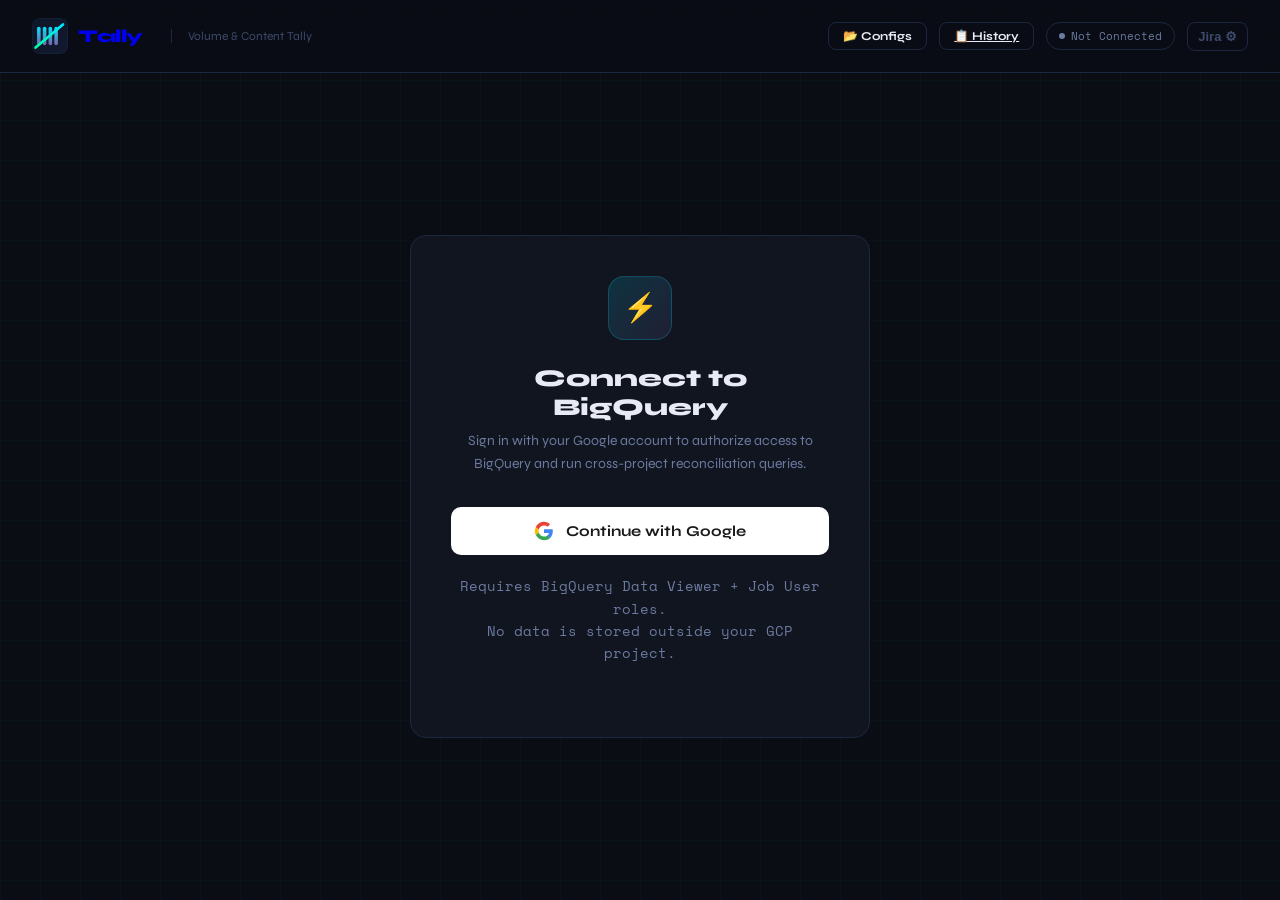
==== data-recs-2.0/data-recs.html @ 4c0e8b57 "Initial commit" ====
<!DOCTYPE html>
<html lang="en">
<head>
  <meta charset="UTF-8"/>
  <meta name="viewport" content="width=device-width, initial-scale=1.0"/>
  <title>Tally — Volume &amp; Content Tally</title>
  <link rel="stylesheet" href="src/styles.css"/>
  <link href="https://fonts.googleapis.com/css2?family=Space+Mono:ital,wght@0,400;0,700;1,400&family=Syne:wght@400;600;700;800&display=swap" rel="stylesheet"/>
</head>
<body>

  <!-- HEADER -->
  <header>
    <div class="logo">
      <a href="index.html" style="display:flex;align-items:center;gap:10px;text-decoration:none;">
        <img src="src/logo.svg" alt="Tally" style="width:36px;height:36px;border-radius:8px;display:block;flex-shrink:0;">
        <div class="logo-text">Tally</div>
      </a>
      <div style="margin-left:16px; font-size:12px; color:var(--text-muted); border-left:1px solid var(--border); padding-left:16px;">Volume &amp; Content Tally</div>
    </div>
    <div class="header-right">
      <button onclick="openConfigManager()" class="btn btn-secondary btn-sm">📂 Configs</button>
      <a href="history.html" class="btn btn-secondary btn-sm">📋 History</a>
      <div class="status-pill" id="conn-status">
        <div class="dot"></div> Not Connected
      </div>

      <!-- Jira notification bell -->
      <button id="jira-bell-btn" onclick="openBell()"
        style="display:none;position:relative;background:none;border:1px solid var(--border);border-radius:8px;padding:6px 10px;cursor:pointer;color:var(--text-muted);font-size:16px;align-items:center;gap:6px;">
        🎫
        <span id="jira-bell-badge"
          style="display:none;position:absolute;top:-6px;right:-6px;background:var(--accent3);color:#fff;font-size:9px;font-weight:700;width:16px;height:16px;border-radius:50%;align-items:center;justify-content:center;">
          !
        </span>
      </button>

      <!-- Jira config button -->
      <button onclick="openJiraConfig()"
        style="background:none;border:1px solid var(--border);border-radius:8px;padding:6px 10px;cursor:pointer;color:var(--text-muted);font-size:13px;font-weight:600;">
        Jira ⚙
      </button>

      <div class="user-badge" id="user-badge" style="display:none">
        <div class="user-avatar" id="user-initials">?</div>
        <span id="user-name-display"></span>
        <button class="btn btn-sm btn-danger" onclick="signOut()">Sign Out</button>
      </div>
    </div>
  </header>

  <!-- ── JIRA CONFIG MODAL ──────────────────────────────────── -->
  <!-- ── CONFIG MANAGER MODAL ──────────────────────────────── -->
  <div id="config-manager-modal"
    style="display:none;position:fixed;inset:0;z-index:1000;background:rgba(0,0,0,.7);backdrop-filter:blur(4px);align-items:center;justify-content:center;padding:20px;">
    <div style="background:var(--surface);border:1px solid var(--border);border-radius:16px;width:100%;max-width:560px;padding:32px;animation:fadeIn .2s ease;max-height:85vh;display:flex;flex-direction:column;">
      <div style="display:flex;align-items:center;justify-content:space-between;margin-bottom:24px;">
        <div>
          <div style="font-size:18px;font-weight:800;color:var(--text);">📂 Saved Configs</div>
          <div style="font-size:12px;color:var(--text-muted);margin-top:3px;">Save and load reconciliation configurations</div>
        </div>
        <button class="btn btn-sm btn-secondary" onclick="closeConfigManager()">✕</button>
      </div>

      <!-- Saved config list -->
      <div id="config-list-wrap" style="flex:1;overflow-y:auto;margin-bottom:20px;"></div>

      <!-- Save current -->
      <div style="border-top:1px solid var(--border);padding-top:20px;">
        <div style="font-size:12px;font-weight:700;color:var(--text-muted);letter-spacing:1px;text-transform:uppercase;margin-bottom:10px;">Save Current Config</div>
        <div style="display:flex;gap:10px;">
          <input type="text" id="config-save-name" placeholder="e.g. CRM vs Finance Q1" style="flex:1;"/>
          <button class="btn btn-primary btn-sm" onclick="saveConfig(document.getElementById('config-save-name').value); document.getElementById('config-save-name').value='';">Save</button>
        </div>
      </div>
    </div>
  </div>

  <div id="jira-config-modal"
    style="display:none;position:fixed;inset:0;z-index:1000;background:rgba(0,0,0,.7);backdrop-filter:blur(4px);align-items:center;justify-content:center;padding:20px;">
    <div style="background:var(--surface);border:1px solid var(--border);border-radius:16px;width:100%;max-width:520px;padding:32px;animation:fadeIn .2s ease;">
      <div style="display:flex;align-items:center;justify-content:space-between;margin-bottom:24px;">
        <div>
          <div style="font-size:18px;font-weight:800;color:var(--text);">🎫 Jira Configuration</div>
          <div style="font-size:12px;color:var(--text-muted);margin-top:3px;">Connect Tally to your Jira Cloud workspace</div>
        </div>
        <button class="btn btn-sm btn-secondary" onclick="closeJiraConfig()">✕</button>
      </div>

      <!-- Setup guide -->
      <div class="alert alert-info" style="font-size:12px;line-height:1.8;margin-bottom:20px;">
        <strong>Setup (5 minutes):</strong><br/>
        1. Go to <strong>atlassian.com/software/jira</strong> → Start free<br/>
        2. Create a project — note the <strong>Project Key</strong> (e.g. <code>TALLY</code>)<br/>
        3. Generate an API token at <strong>id.atlassian.com → Security → API tokens</strong><br/>
        4. Paste your workspace domain, email, token, and project key below
      </div>

      <div class="form-group">
        <label>Workspace Domain</label>
        <input type="text" id="jira-domain" placeholder="yourorg.atlassian.net" style="font-family:var(--mono);font-size:13px;"/>
        <div style="font-size:11px;color:var(--text-muted);margin-top:3px;">Do not include https://</div>
      </div>
      <div class="form-group">
        <label>Atlassian Email</label>
        <input type="email" id="jira-email" placeholder="you@company.com"/>
      </div>
      <div class="form-group">
        <label>API Token</label>
        <input type="password" id="jira-api-token" placeholder="Paste your API token"/>
        <div style="font-size:11px;color:var(--text-muted);margin-top:3px;">Generated at id.atlassian.com → Security → API tokens</div>
      </div>
      <div class="form-group">
        <label>Project Key</label>
        <input type="text" id="jira-project-key" placeholder="e.g. TALLY" style="text-transform:uppercase;font-family:var(--mono);"/>
      </div>

      <div id="jira-test-result" style="font-size:12px;min-height:18px;margin-bottom:12px;"></div>

      <div class="btn-row">
        <button class="btn btn-primary" onclick="saveJiraConfig()">Save Configuration</button>
        <button id="btn-jira-test" class="btn btn-secondary" onclick="testJiraConnection()">Test Connection</button>
        <button class="btn btn-secondary" onclick="closeJiraConfig()">Cancel</button>
      </div>
    </div>
  </div>

  <!-- ── JIRA NOTIFICATION PANEL ────────────────────────────── -->
  <div id="jira-notif-panel"
    style="display:none;position:fixed;inset:0;z-index:999;background:rgba(0,0,0,.6);backdrop-filter:blur(4px);align-items:flex-end;justify-content:center;padding:20px;">
    <div style="background:var(--surface);border:1px solid var(--border);border-top:2px solid var(--accent);border-radius:16px;width:100%;max-width:580px;padding:28px;animation:fadeIn .25s ease;max-height:80vh;overflow-y:auto;">
      <div id="jira-notif-content"></div>
    </div>
  </div>

  <!-- AUTH SCREEN -->
  <div id="auth-screen">
    <div class="auth-card">
      <div class="auth-icon">⚡</div>
      <h2>Connect to BigQuery</h2>
      <p>Sign in with your Google account to authorize access to BigQuery and run cross-project reconciliation queries.</p>
      <button class="btn-google" onclick="handleGoogleSignIn()">
        <svg class="google-logo" viewBox="0 0 24 24">
          <path fill="#4285F4" d="M22.56 12.25c0-.78-.07-1.53-.2-2.25H12v4.26h5.92c-.26 1.37-1.04 2.53-2.21 3.31v2.77h3.57c2.08-1.92 3.28-4.74 3.28-8.09z"/>
          <path fill="#34A853" d="M12 23c2.97 0 5.46-.98 7.28-2.66l-3.57-2.77c-.98.66-2.23 1.06-3.71 1.06-2.86 0-5.29-1.93-6.16-4.53H2.18v2.84C3.99 20.53 7.7 23 12 23z"/>
          <path fill="#FBBC05" d="M5.84 14.09c-.22-.66-.35-1.36-.35-2.09s.13-1.43.35-2.09V7.07H2.18C1.43 8.55 1 10.22 1 12s.43 3.45 1.18 4.93l2.85-2.22.81-.62z"/>
          <path fill="#EA4335" d="M12 5.38c1.62 0 3.06.56 4.21 1.64l3.15-3.15C17.45 2.09 14.97 1 12 1 7.7 1 3.99 3.47 2.18 7.07l3.66 2.84c.87-2.6 3.3-4.53 6.16-4.53z"/>
        </svg>
        Continue with Google
      </button>
      <p class="auth-note">
        Requires BigQuery Data Viewer + Job User roles.<br/>
        No data is stored outside your GCP project.
      </p>
    </div>
  </div>

  <!-- MAIN APP -->
  <div id="app">

    <!-- STEP NAVIGATION -->
    <div class="steps-nav">
      <div class="step-item active" id="step-tab-1" onclick="goStep(1)">
        <div class="step-num">1</div> Configure Projects
      </div>
      <div class="step-arrow">›</div>
      <div class="step-item disabled" id="step-tab-2" onclick="goStep(2)">
        <div class="step-num">2</div> Source Query
      </div>
      <div class="step-arrow">›</div>
      <div class="step-item disabled" id="step-tab-3" onclick="goStep(3)">
        <div class="step-num">3</div> Target Query
      </div>
      <div class="step-arrow">›</div>
      <div class="step-item disabled" id="step-tab-4" onclick="goStep(4)">
        <div class="step-num">4</div> Match &amp; Reconcile
      </div>
      <div class="step-arrow">›</div>
      <div class="step-item disabled" id="step-tab-5" onclick="goStep(5)">
        <div class="step-num">5</div> Write Exceptions
      </div>
      <div class="step-arrow">›</div>
      <div class="step-item disabled" id="step-tab-6" onclick="goStep(6)">
        <div class="step-num">6</div> Summary
      </div>
    </div>

    <!-- STEP 1: CONFIGURE PROJECTS -->
    <div class="panel active" id="step-1">
      <div class="panel-header">
        <h2>Configure Source &amp; Target Systems</h2>
        <p>Choose how to load your data — upload CSV files from your laptop, or connect to BigQuery.</p>
      </div>

      <!-- ── DATA SOURCE MODE TOGGLE ── -->
      <div style="display:flex;gap:12px;margin-bottom:24px;">
        <button id="mode-btn-csv" class="btn btn-primary"
          onclick="setStep1Mode('csv')"
          style="flex:1;padding:16px;font-size:14px;border-radius:12px;display:flex;flex-direction:column;align-items:center;gap:6px;">
          <span style="font-size:28px;">📄</span>
          <span>Upload CSV Files</span>
          <span style="font-size:11px;font-weight:400;opacity:0.8;">Works offline · no BigQuery needed</span>
        </button>
        <button id="mode-btn-bq" class="btn btn-secondary"
          onclick="setStep1Mode('bq')"
          style="flex:1;padding:16px;font-size:14px;border-radius:12px;display:flex;flex-direction:column;align-items:center;gap:6px;">
          <span style="font-size:28px;">☁️</span>
          <span>Connect to BigQuery</span>
          <span style="font-size:11px;font-weight:400;opacity:0.8;">Live queries · Google OAuth required</span>
        </button>
      </div>

      <!-- ── CSV MODE ── -->
      <div id="step1-csv-section">
        <div style="display:grid;grid-template-columns:1fr 1fr;gap:20px;margin-bottom:16px;">
          <div class="card" style="border-color:rgba(0,229,255,0.3);">
            <div class="card-title">🔵 Source CSV (Project A)</div>
            <div class="form-group">
              <label>Description <span style="color:var(--text-muted)">(optional)</span></label>
              <input type="text" id="proj-a-desc" placeholder="e.g. HUB Transactions"/>
            </div>
            <div id="src-csv-upload-step1"></div>
          </div>
          <div class="card" style="border-color:rgba(179,136,255,0.3);">
            <div class="card-title">🟣 Target CSV (Project B)</div>
            <div class="form-group">
              <label>Description <span style="color:var(--text-muted)">(optional)</span></label>
              <input type="text" id="proj-b-desc" placeholder="e.g. CAMP Transactions"/>
            </div>
            <div id="tgt-csv-upload-step1"></div>
          </div>
        </div>
        <div class="alert alert-info" style="font-size:12px;">
          ℹ️ CSV headers must include the columns you want to match on (e.g. <code>transaction_id</code>).
          After uploading, select your match key columns in Steps 2 &amp; 3.
        </div>
        <div id="csv-step1-status" style="margin-bottom:8px;"></div>
      </div>

      <!-- ── BIGQUERY MODE ── -->
      <div id="step1-bq-section" style="display:none;">
        <div class="alert alert-info">
          ℹ️ BigQuery queries run via REST API using your OAuth token. Your credentials never leave your environment.
        </div>
      <div style="display:grid; grid-template-columns:1fr 1fr; gap:20px;">

        <!-- ── SOURCE (Project A) ── -->
        <div class="card">
          <div class="card-title">🔵 Source System (Project A)</div>
          <div class="form-group">
            <label>Source System Type</label>
            <select id="proj-a-type" onchange="onTypeChange('src')">
              <option value="bigquery">BigQuery</option>
              <option value="starburst">Starburst / Trino</option>
              <option value="oracle">Oracle</option>
              <option value="hive">Hive / Hadoop</option>
            </select>
          </div>

          <!-- BigQuery-specific fields -->
          <div id="proj-a-bq-fields">
            <div class="form-group">
              <label>GCP Project ID</label>
              <input type="text" id="proj-a-id" placeholder="my-project-123" oninput="validateStep1()"/>
            </div>
          </div>

          <!-- Starburst-specific fields -->
          <div id="proj-a-sb-fields" style="display:none;">
            <div style="padding:10px 12px;background:rgba(0,229,255,0.05);border:1px solid rgba(0,229,255,0.2);border-radius:8px;margin-bottom:14px;">
              <div style="font-size:11px;font-weight:700;letter-spacing:1px;text-transform:uppercase;color:var(--cyan);margin-bottom:6px;">Starburst Connection</div>
              <div class="form-group" style="margin-bottom:10px;">
                <label>Host &amp; Port</label>
                <input type="text" id="proj-a-sb-host" placeholder="starburst.internal.hsbc.com:8080" oninput="validateStep1()" style="font-family:var(--mono);font-size:12px;"/>
              </div>
              <div class="form-group" style="margin-bottom:10px;">
                <label>Catalog <span style="color:var(--text-muted);font-size:11px;">— e.g. mainframe, oracle, hive</span></label>
                <input type="text" id="proj-a-sb-catalog" placeholder="mainframe" oninput="validateStep1()" style="font-family:var(--mono);font-size:12px;"/>
              </div>
              <div class="form-group" style="margin-bottom:10px;">
                <label>Username</label>
                <input type="text" id="proj-a-sb-username" placeholder="service_account"/>
              </div>
              <div class="form-group" style="margin-bottom:0;">
                <label>Bearer Token <span style="color:var(--text-muted);font-size:11px;">(optional — if auth enabled)</span></label>
                <input type="password" id="proj-a-sb-token" placeholder="JWT bearer token"/>
              </div>
            </div>
          </div>

          <div class="form-group">
            <label>Schema / Dataset</label>
            <input type="text" id="proj-a-dataset" placeholder="my_dataset" oninput="validateStep1()"/>
          </div>
          <div class="form-group">
            <label>Table Name</label>
            <input type="text" id="proj-a-table" placeholder="source_table" oninput="validateStep1()"/>
          </div>
          <div class="form-group">
            <label>Description <span style="color:var(--text-muted)">(optional)</span></label>
            <input type="text" id="proj-a-desc" placeholder="e.g. CRM transactions"/>
          </div>
          <div id="proj-a-loc-field" class="form-group">
            <label>Dataset Location <span style="color:var(--text-muted)">(BigQuery only)</span></label>
            <input type="text" id="proj-a-location" placeholder="e.g. EU, US, europe-west2"/>
          </div>
          <div class="btn-row" style="margin-top:4px;">
            <button class="btn btn-sm btn-secondary" onclick="testConnection('src')">⚡ Test Connection</button>
          </div>
          <div id="src-conn-result" style="margin-top:8px;font-size:12px;"></div>
        </div>

        <!-- ── TARGET (Project B) ── -->
        <div class="card">
          <div class="card-title">🟣 Target System (Project B)</div>
          <div class="form-group">
            <label>Target System Type</label>
            <select id="proj-b-type" onchange="onTypeChange('tgt')">
              <option value="bigquery">BigQuery</option>
              <option value="starburst">Starburst / Trino</option>
              <option value="oracle">Oracle</option>
              <option value="hive">Hive / Hadoop</option>
            </select>
          </div>

          <!-- BigQuery-specific fields -->
          <div id="proj-b-bq-fields">
            <div class="form-group">
              <label>GCP Project ID</label>
              <input type="text" id="proj-b-id" placeholder="another-project-456" oninput="validateStep1()"/>
            </div>
          </div>

          <!-- Starburst-specific fields -->
          <div id="proj-b-sb-fields" style="display:none;">
            <div style="padding:10px 12px;background:rgba(179,136,255,0.05);border:1px solid rgba(179,136,255,0.2);border-radius:8px;margin-bottom:14px;">
              <div style="font-size:11px;font-weight:700;letter-spacing:1px;text-transform:uppercase;color:var(--accent2);margin-bottom:6px;">Starburst Connection</div>
              <div class="form-group" style="margin-bottom:10px;">
                <label>Host &amp; Port</label>
                <input type="text" id="proj-b-sb-host" placeholder="starburst.internal.hsbc.com:8080" oninput="validateStep1()" style="font-family:var(--mono);font-size:12px;"/>
              </div>
              <div class="form-group" style="margin-bottom:10px;">
                <label>Catalog <span style="color:var(--text-muted);font-size:11px;">— e.g. mainframe, oracle, hive</span></label>
                <input type="text" id="proj-b-sb-catalog" placeholder="mainframe" oninput="validateStep1()" style="font-family:var(--mono);font-size:12px;"/>
              </div>
              <div class="form-group" style="margin-bottom:10px;">
                <label>Username</label>
                <input type="text" id="proj-b-sb-username" placeholder="service_account"/>
              </div>
              <div class="form-group" style="margin-bottom:0;">
                <label>Bearer Token <span style="color:var(--text-muted);font-size:11px;">(optional — if auth enabled)</span></label>
                <input type="password" id="proj-b-sb-token" placeholder="JWT bearer token"/>
              </div>
            </div>
          </div>

          <div class="form-group">
            <label>Schema / Dataset</label>
            <input type="text" id="proj-b-dataset" placeholder="another_dataset" oninput="validateStep1()"/>
          </div>
          <div class="form-group">
            <label>Table Name</label>
            <input type="text" id="proj-b-table" placeholder="target_table" oninput="validateStep1()"/>
          </div>
          <div class="form-group">
            <label>Description <span style="color:var(--text-muted)">(optional)</span></label>
            <input type="text" id="proj-b-desc" placeholder="e.g. Finance ledger"/>
          </div>
          <div id="proj-b-loc-field" class="form-group">
            <label>Dataset Location <span style="color:var(--text-muted)">(BigQuery only)</span></label>
            <input type="text" id="proj-b-location" placeholder="e.g. EU, US, europe-west2"/>
          </div>
          <div class="btn-row" style="margin-top:4px;">
            <button class="btn btn-sm btn-secondary" onclick="testConnection('tgt')">⚡ Test Connection</button>
          </div>
          <div id="tgt-conn-result" style="margin-top:8px;font-size:12px;"></div>
        </div>

      </div>

      <!-- PROJECT C — PRIVACY ZONE -->
      <div class="card" style="margin-top:20px; border-color:var(--accent2);">
        <div class="card-title">🔒 Reconciliation Project (Project C) — Privacy Zone &nbsp;<span class="lang-badge" style="font-size:11px;">GCP BigQuery only</span></div>
        <div class="alert alert-info" style="font-size:12px; margin-bottom:12px;">
          Project C is always <strong>Google BigQuery</strong>. It only receives <strong>hashed keys + amounts</strong>. Real keys never leave Projects A &amp; B. The salt never leaves your browser.
        </div>
        <div style="display:grid; grid-template-columns:1fr 1fr 1fr; gap:20px;">
          <div class="form-group">
            <label>GCP Project ID</label>
            <input type="text" id="proj-c-id" placeholder="neutral-project-789" oninput="validateStep1()"/>
          </div>
          <div class="form-group">
            <label>Dataset</label>
            <input type="text" id="proj-c-dataset" placeholder="rec_staging" oninput="validateStep1()"/>
          </div>
          <div class="form-group">
            <label>Location</label>
            <input type="text" id="proj-c-location" placeholder="US"/>
          </div>
        </div>
        <div class="form-group" style="max-width:420px;">
          <label>Secret Salt &nbsp;<span style="color:var(--accent3); font-size:11px;">⚠️ Never sent to any GCP project — stays in browser only</span></label>
          <input type="password" id="secret-salt" placeholder="Enter a secret passphrase" oninput="validateStep1(); updateHashPreviews()"/>
        </div>
      </div>
      </div><!-- /step1-bq-section -->

      <div class="btn-row">
        <button class="btn btn-primary" id="btn-step1-next" onclick="goStep(2)" disabled>
          Next: Configure Source Query →
        </button>
      </div>
    </div>

    <!-- STEP 2: SOURCE QUERY -->
    <div class="panel" id="step-2">
      <div class="panel-header">
        <h2>Source Query <span class="tag tag-blue" id="src-proj-label" style="font-size:12px;vertical-align:middle;"></span></h2>
        <p>Write a query to pull data from Project A. This will be your left-hand dataset.</p>
      </div>
      <!-- FILTER BUILDER -->
      <div class="card">
        <div class="card-title">🔍 Filter Builder <span style="font-size:11px;color:var(--text-muted);font-weight:400;">— filters are injected into the query automatically</span></div>
        <div id="src-filters-list"></div>
        <div class="btn-row" style="margin-top:8px;">
          <button class="btn btn-sm btn-secondary" onclick="addFilter('src')">+ Add Filter</button>
          <button class="btn btn-sm btn-secondary" onclick="clearFilters('src')">Clear All</button>
        </div>
      </div>

      <div class="card">
        <div style="display:flex;align-items:center;justify-content:space-between;margin-bottom:14px;">
          <div class="card-title" style="margin-bottom:0;">SQL Query — Source</div>
          <div style="display:flex;gap:6px;">
            <button id="src-mode-bq"  class="btn btn-sm btn-primary"   onclick="setDataMode('src','bq')">☁️ BigQuery</button>
            <button id="src-mode-csv" class="btn btn-sm btn-secondary" onclick="setDataMode('src','csv')">📄 CSV File</button>
          </div>
        </div>
        <div id="src-bq-section">
          <div class="query-editor-wrap">
            <div class="query-toolbar">
              <div class="query-toolbar-left">
                <span class="lang-badge">BigQuery SQL</span>
                <span class="lang-badge dim" id="src-bq-ref"></span>
              </div>
              <button class="btn btn-sm btn-secondary" onclick="insertTemplate('src')">Insert Template</button>
            </div>
            <textarea class="code" id="src-query" spellcheck="false" placeholder="SELECT * FROM `project.dataset.table` LIMIT 1000"></textarea>
          </div>
        </div>
        <div id="src-csv-section" style="display:none;">
          <div class="alert alert-info" style="font-size:12px;margin-bottom:12px;">
            Upload a CSV file — headers must be in the first row. The match key column will be auto-detected from the headers.
          </div>
          <div id="src-csv-upload"></div>
        </div>
      </div>
      <div class="card" style="border-color:var(--accent2);">
        <div class="card-title">🔑 Key &amp; Content Column Config
          <button class="btn btn-sm btn-secondary" style="float:right;" onclick="fetchColumns('src')">⟳ Load Columns</button>
        </div>

        <!-- PRIMARY MATCH KEY -->
        <div style="font-size:11px;font-weight:700;letter-spacing:1px;text-transform:uppercase;color:var(--text-muted);margin-bottom:10px;">Primary Match Key — Volume Reconciliation</div>
        <div class="form-group">
          <label>Match Key Column <span style="color:var(--accent3);">*</span></label>
          <select id="src-match-key" onchange="updateMatchKey('src', this.value)"
            style="background:var(--surface-2);border:1px solid var(--cyan);border-radius:6px;padding:8px 10px;color:var(--text);font-size:13px;width:100%;">
            <option value="">— click ⟳ Load Columns first —</option>
          </select>
          <div style="display:flex;align-items:center;gap:12px;margin-top:8px;">
            <label style="display:flex;align-items:center;gap:6px;font-size:12px;cursor:pointer;">
              <input type="checkbox" id="src-pk-hash" checked onchange="setPKHash('src',this.checked);updateHashPreviews()"/>
              <span>Hash this key <span style="color:var(--text-muted);">(recommended — keeps raw value out of Project C)</span></span>
            </label>
          </div>
        </div>

        <!-- CONTENT RECONCILIATION COLUMNS -->
        <div style="border-top:1px solid var(--border);margin-top:20px;padding-top:16px;">
          <div style="font-size:11px;font-weight:700;letter-spacing:1px;text-transform:uppercase;color:var(--text-muted);margin-bottom:6px;">Content Reconciliation Columns — compared on matched records</div>
          <div style="font-size:12px;color:var(--text-muted);margin-bottom:10px;line-height:1.6;">
            Select columns to compare between source and target.
            <strong style="color:var(--text);">Hash OFF</strong> (default) — actual values visible in Project C for comparison.
            <strong style="color:var(--text);">Hash ON 🔒</strong> — value protected, but mismatch still detected.
          </div>
          <div id="src-content-cols-list"></div>
          <div class="btn-row" style="margin-top:8px;">
            <button class="btn btn-sm btn-secondary" onclick="addContentCol('src')">+ Add Column</button>
            <button class="btn btn-sm btn-secondary" onclick="clearContentCols('src')">Clear All</button>
          </div>
        </div>

        <!-- NORMALISATION -->
        <div style="border-top:1px solid var(--border);margin-top:16px;padding-top:16px;">
          <label style="font-size:12px;color:var(--text-muted);display:block;margin-bottom:8px;">
            Normalisation <span style="font-size:11px;">(applied before hashing only)</span>
          </label>
          <div style="display:flex;gap:16px;align-items:center;flex-wrap:wrap;">
            <label style="display:flex;align-items:center;gap:4px;font-size:12px;"><input type="checkbox" id="src-norm-trim" checked onchange="updateHashPreviews()"/> TRIM</label>
            <label style="display:flex;align-items:center;gap:4px;font-size:12px;"><input type="checkbox" id="src-norm-upper" checked onchange="updateHashPreviews()"/> UPPER</label>
            <label style="display:flex;align-items:center;gap:4px;font-size:12px;"><input type="checkbox" id="src-norm-lpad" onchange="updateHashPreviews()"/> LPAD &nbsp;<input type="number" id="src-lpad-width" value="10" style="width:56px;" oninput="updateHashPreviews()"/></label>
          </div>
        </div>
        <div class="form-group" style="margin-top:12px;" id="src-hash-preview-wrap">
          <label>Primary Key Hash Preview</label>
          <code id="src-hash-preview" style="display:block;padding:10px;background:rgba(0,0,0,0.3);border-radius:6px;font-size:11px;color:var(--cyan);word-break:break-all;"></code>
        </div>
        <div id="src-oracle-template" style="display:none;">
          <div class="alert alert-info" style="font-size:12px;">
            <strong>Non-BigQuery source detected.</strong> Run the SQL below on your source system and load the result into <code>project-c.rec_staging.source_hashed</code>.
          </div>
          <textarea class="code" id="src-platform-sql" style="min-height:120px;" spellcheck="false" readonly></textarea>
        </div>
      </div>
      <div class="btn-row">
        <button class="btn btn-primary" onclick="goStep(3)">Next: Configure Target Query →</button>
        <button class="btn btn-secondary" onclick="goStep(1)">← Back</button>
      </div>
    </div>

    <!-- STEP 3: TARGET QUERY -->
    <div class="panel" id="step-3">
      <div class="panel-header">
        <h2>Target Query <span class="tag tag-yellow" id="tgt-proj-label" style="font-size:12px;vertical-align:middle;"></span></h2>
        <p>Write a query to pull data from Project B. This will be your right-hand dataset for reconciliation.</p>
      </div>
      <!-- FILTER BUILDER -->
      <div class="card">
        <div class="card-title">🔍 Filter Builder <span style="font-size:11px;color:var(--text-muted);font-weight:400;">— filters are injected into the query automatically</span></div>
        <div id="tgt-filters-list"></div>
        <div class="btn-row" style="margin-top:8px;">
          <button class="btn btn-sm btn-secondary" onclick="addFilter('tgt')">+ Add Filter</button>
          <button class="btn btn-sm btn-secondary" onclick="clearFilters('tgt')">Clear All</button>
        </div>
      </div>

      <div class="card">
        <div style="display:flex;align-items:center;justify-content:space-between;margin-bottom:14px;">
          <div class="card-title" style="margin-bottom:0;">SQL Query — Target</div>
          <div style="display:flex;gap:6px;">
            <button id="tgt-mode-bq"  class="btn btn-sm btn-primary"   onclick="setDataMode('tgt','bq')">☁️ BigQuery</button>
            <button id="tgt-mode-csv" class="btn btn-sm btn-secondary" onclick="setDataMode('tgt','csv')">📄 CSV File</button>
          </div>
        </div>
        <div id="tgt-bq-section">
          <div class="query-editor-wrap">
            <div class="query-toolbar">
              <div class="query-toolbar-left">
                <span class="lang-badge">BigQuery SQL</span>
                <span class="lang-badge dim" id="tgt-bq-ref"></span>
              </div>
              <button class="btn btn-sm btn-secondary" onclick="insertTemplate('tgt')">Insert Template</button>
            </div>
            <textarea class="code" id="tgt-query" spellcheck="false" placeholder="SELECT * FROM `project.dataset.table` LIMIT 1000"></textarea>
          </div>
        </div>
        <div id="tgt-csv-section" style="display:none;">
          <div class="alert alert-info" style="font-size:12px;margin-bottom:12px;">
            Upload a CSV file — headers must be in the first row. The match key column will be auto-detected from the headers.
          </div>
          <div id="tgt-csv-upload"></div>
        </div>
      </div>
      <div class="card" style="border-color:var(--accent2);">
        <div class="card-title">🔑 Key &amp; Content Column Config
          <button class="btn btn-sm btn-secondary" style="float:right;" onclick="fetchColumns('tgt')">⟳ Load Columns</button>
        </div>

        <!-- PRIMARY MATCH KEY -->
        <div style="font-size:11px;font-weight:700;letter-spacing:1px;text-transform:uppercase;color:var(--text-muted);margin-bottom:10px;">Primary Match Key — Volume Reconciliation</div>
        <div class="form-group">
          <label>Match Key Column <span style="color:var(--accent3);">*</span></label>
          <select id="tgt-match-key" onchange="updateMatchKey('tgt', this.value)"
            style="background:var(--surface-2);border:1px solid var(--cyan);border-radius:6px;padding:8px 10px;color:var(--text);font-size:13px;width:100%;">
            <option value="">— click ⟳ Load Columns first —</option>
          </select>
          <div style="display:flex;align-items:center;gap:12px;margin-top:8px;">
            <label style="display:flex;align-items:center;gap:6px;font-size:12px;cursor:pointer;">
              <input type="checkbox" id="tgt-pk-hash" checked onchange="setPKHash('tgt',this.checked);updateHashPreviews()"/>
              <span>Hash this key <span style="color:var(--text-muted);">(recommended — keeps raw value out of Project C)</span></span>
            </label>
          </div>
        </div>

        <!-- CONTENT RECONCILIATION COLUMNS -->
        <div style="border-top:1px solid var(--border);margin-top:20px;padding-top:16px;">
          <div style="font-size:11px;font-weight:700;letter-spacing:1px;text-transform:uppercase;color:var(--text-muted);margin-bottom:6px;">Content Reconciliation Columns — compared on matched records</div>
          <div style="font-size:12px;color:var(--text-muted);margin-bottom:10px;line-height:1.6;">
            These columns are mapped to source columns by position (1st source col ↔ 1st target col, etc.).
          </div>
          <div id="tgt-content-cols-list"></div>
          <div class="btn-row" style="margin-top:8px;">
            <button class="btn btn-sm btn-secondary" onclick="addContentCol('tgt')">+ Add Column</button>
            <button class="btn btn-sm btn-secondary" onclick="clearContentCols('tgt')">Clear All</button>
          </div>
        </div>

        <!-- NORMALISATION -->
        <div style="border-top:1px solid var(--border);margin-top:16px;padding-top:16px;">
          <label style="font-size:12px;color:var(--text-muted);display:block;margin-bottom:8px;">
            Normalisation <span style="font-size:11px;">(applied before hashing only)</span>
          </label>
          <div style="display:flex;gap:16px;align-items:center;flex-wrap:wrap;">
            <label style="display:flex;align-items:center;gap:4px;font-size:12px;"><input type="checkbox" id="tgt-norm-trim" checked onchange="updateHashPreviews()"/> TRIM</label>
            <label style="display:flex;align-items:center;gap:4px;font-size:12px;"><input type="checkbox" id="tgt-norm-upper" checked onchange="updateHashPreviews()"/> UPPER</label>
            <label style="display:flex;align-items:center;gap:4px;font-size:12px;"><input type="checkbox" id="tgt-norm-lpad" onchange="updateHashPreviews()"/> LPAD &nbsp;<input type="number" id="tgt-lpad-width" value="10" style="width:56px;" oninput="updateHashPreviews()"/></label>
          </div>
        </div>
        <div class="form-group" style="margin-top:12px;">
          <label>Primary Key Hash Preview</label>
          <code id="tgt-hash-preview" style="display:block;padding:10px;background:rgba(0,0,0,0.3);border-radius:6px;font-size:11px;color:var(--cyan);word-break:break-all;"></code>
        </div>
        <div id="tgt-oracle-template" style="display:none;">
          <div class="alert alert-info" style="font-size:12px;">
            <strong>Non-BigQuery target detected.</strong> Run the SQL below on your target system and load the result into <code>project-c.rec_staging.target_hashed</code>.
          </div>
          <textarea class="code" id="tgt-platform-sql" style="min-height:120px;" spellcheck="false" readonly></textarea>
        </div>
      </div>
      <div class="btn-row">
        <button class="btn btn-primary" onclick="goStep(4)">Next: Configure Reconciliation →</button>
        <button class="btn btn-secondary" onclick="goStep(2)">← Back</button>
      </div>
    </div>

    <!-- STEP 4: RECONCILE -->
    <div class="panel" id="step-4">
      <div class="panel-header">
        <h2>Volume &amp; Content Reconciliation</h2>
        <p>Configure the match key join, then run volume reconciliation followed by content column comparison on matched records.</p>
      </div>
      <div class="card">
        <div class="card-title">Join Configuration</div>
        <div class="form-row">
          <div class="form-group">
            <label>Join Type</label>
            <select id="join-type" onchange="buildRecQuery()">
              <option value="FULL OUTER JOIN">Full Outer Join (show all unmatched)</option>
              <option value="INNER JOIN">Inner Join (matched only)</option>
              <option value="LEFT JOIN">Left Join (all source + matched target)</option>
              <option value="RIGHT JOIN">Right Join (matched source + all target)</option>
            </select>
          </div>
          <div class="form-group">
            <label>Match Key Column (Source)</label>
            <input type="text" id="join-key-src" placeholder="e.g. transaction_id" oninput="buildRecQuery()"/>
          </div>
        </div>
        <div class="form-row">
          <div class="form-group">
            <label>Match Key Column (Target)</label>
            <input type="text" id="join-key-tgt" placeholder="e.g. txn_id" oninput="buildRecQuery()"/>
          </div>
          <div class="form-group">
            <label>Amount/Value Column (for variance)</label>
            <input type="text" id="amount-col" placeholder="e.g. amount" oninput="buildRecQuery()"/>
          </div>
        </div>
        <div class="form-group">
          <label>Additional Match Columns <span style="color:var(--text-muted)">(comma-separated, optional)</span></label>
          <input type="text" id="extra-cols" placeholder="e.g. currency, status" oninput="buildRecQuery()"/>
        </div>
      </div>
      <div class="card">
        <div class="card-title">Generated Reconciliation Query</div>
        <div class="alert alert-info" style="font-size:12px;margin-bottom:12px;">
          This query runs in <strong>Project A</strong> but references <strong>Project B</strong> using fully-qualified table names — standard BigQuery cross-project syntax.
        </div>
        <div class="query-editor-wrap">
          <div class="query-toolbar">
            <span class="lang-badge">BigQuery SQL — Cross-Project</span>
            <button class="btn btn-sm btn-secondary" onclick="copyRecQuery()">Copy SQL</button>
          </div>
          <textarea class="code purple" id="rec-query" style="min-height:200px;" spellcheck="false" readonly></textarea>
        </div>
        <div class="btn-row" style="margin-top:16px;">
          <button class="btn btn-primary" onclick="runReconciliation()">▶ Run Reconciliation</button>
          <button class="btn btn-secondary" onclick="goStep(3)">← Back</button>
        </div>
      </div>
      <!-- Banner injected by jira.js when an exclusion is applied -->
      <div id="jira-rerun-banner" style="display:none;"></div>

      <div id="rec-result-wrap" style="display:none;">
        <div class="card">
          <div class="card-title">📊 Volume &amp; Content Reconciliation Results</div>
          <div id="rec-result-body"></div>
          <div class="btn-row" style="margin-top:16px">
            <button class="btn btn-primary" onclick="goStep(5)">Write Exceptions → Step 5</button>
          </div>
        </div>
      </div>

      <!-- Content reconciliation results — shown below volume results -->
      <div id="content-rec-result-wrap" style="display:none;margin-top:16px;">
        <div class="card" style="border-color:rgba(0,229,255,0.2);">
          <div class="card-title">📋 Content Reconciliation Results</div>
          <div id="content-rec-result-body"></div>
        </div>
      </div>

      <!-- Save config — always visible in Step 4 -->
      <div style="margin-top:16px;padding:20px 24px;background:var(--surface);border:1px solid var(--border);border-radius:12px;">
        <div style="font-size:12px;font-weight:700;color:var(--text-muted);letter-spacing:1px;text-transform:uppercase;margin-bottom:8px;">💾 Save / Overwrite Config</div>
        <div style="font-size:12px;color:var(--text-muted);margin-bottom:12px;">Saves all project settings, queries, and any agent exclusions. Use the same name to overwrite an existing config.</div>
        <div style="display:flex;gap:10px;">
          <input type="text" id="step4-config-name" placeholder="e.g. CRM vs Finance Q1" style="flex:1;"/>
          <button class="btn btn-primary btn-sm" onclick="saveConfig(document.getElementById('step4-config-name').value); document.getElementById('step4-config-name').value='';">Save</button>
        </div>
      </div>
    </div>

    <!-- STEP 5: WRITE EXCEPTIONS -->
    <div class="panel" id="step-5">
      <div class="panel-header">
        <h2>Write Exceptions to Project A</h2>
        <p>Join unmatched source records from Project C back to Project A and write them to an exceptions table.</p>
      </div>

      <div class="alert alert-info">
        ℹ️ This query runs inside <strong>Project A</strong>. It rehashes the original match key column and joins against <code>unmatched_keys</code> in Project C to retrieve the real plaintext records — without Project C ever seeing them.
      </div>

      <div class="card">
        <div class="card-title">Output Configuration</div>
        <div class="form-row">
          <div class="form-group">
            <label>Exceptions Table Name</label>
            <input type="text" id="exceptions-table" placeholder="e.g. exceptions_2026_04_17"
              oninput="buildWriteBackPreview()" />
            <div style="font-size:11px;color:var(--text-muted);margin-top:4px;">
              Will be created in <strong id="exceptions-dest-label">project-a.dataset</strong>
            </div>
          </div>
          <div class="form-group">
            <label>Write Disposition</label>
            <select id="exceptions-disposition" onchange="buildWriteBackPreview()">
              <option value="CREATE OR REPLACE">Overwrite if exists</option>
              <option value="CREATE TABLE IF NOT EXISTS">Skip if exists</option>
            </select>
          </div>
        </div>
      </div>

      <div class="card">
        <div class="card-title">Generated Write-Back SQL</div>
        <div class="query-editor-wrap">
          <div class="query-toolbar">
            <span class="lang-badge">BigQuery SQL — Project A</span>
            <button class="btn btn-sm btn-secondary" onclick="copyWriteBackSQL()">Copy SQL</button>
          </div>
          <textarea class="code purple" id="writeback-query" style="min-height:180px;" spellcheck="false" readonly></textarea>
        </div>
        <div class="btn-row" style="margin-top:16px;">
          <button class="btn btn-primary" onclick="runWriteBack()">▶ Write Exceptions to Project A</button>
          <button class="btn btn-secondary" onclick="goStep(4)">← Back</button>
        </div>
      </div>

      <div id="writeback-result-wrap" style="display:none;">
        <div class="card">
          <div class="card-title">Write-Back Result</div>
          <div id="writeback-result-body"></div>
          <div class="btn-row" style="margin-top:16px;">
            <button class="btn btn-primary" onclick="buildSummary(); goStep(6)">Generate Summary Report →</button>
          </div>
        </div>
      </div>
    </div>

    <!-- STEP 6: SUMMARY -->
    <div class="panel" id="step-6">
      <div class="panel-header">
        <h2>Reconciliation Summary</h2>
        <p>Cross-project match analysis between Source (A) and Target (B).</p>
      </div>
      <div id="summary-body">
        <div class="empty"><div class="icon">📊</div>Run reconciliation first to see summary.</div>
      </div>

      <!-- Jira ticket section — appears after summary renders -->
      <div id="jira-step6-section" style="display:none;margin-top:24px;">
        <div class="card" style="border-color:rgba(0,229,255,0.2);">
          <div class="card-title" style="display:flex;align-items:center;gap:10px;">
            🎫 Raise Jira Ticket
            <span style="font-size:11px;font-weight:400;color:var(--text-muted);margin-left:4px;">— notify source team of exceptions</span>
          </div>
          <p style="font-size:13px;color:var(--text-muted);margin-bottom:16px;line-height:1.7;">
            Create a Jira ticket on your source team's board with exception count, dataset location,
            and instructions for the team to reply with any records to exclude. Tally will poll
            for responses and surface any exclusion requests for your approval.
          </p>
          <div class="btn-row">
            <button id="btn-create-jira" class="btn btn-primary" onclick="createJiraTicket()">📋 Create Jira Ticket</button>
            <button class="btn btn-secondary" onclick="openJiraConfig()">⚙ Jira Settings</button>
          </div>
          <div style="margin-top:16px;padding:14px 16px;background:rgba(179,136,255,0.06);border:1px solid rgba(179,136,255,0.2);border-radius:8px;display:flex;align-items:flex-start;gap:10px;">
            <span style="font-size:18px;flex-shrink:0;">🤖</span>
            <div>
              <div style="font-size:11px;font-weight:700;letter-spacing:1.5px;text-transform:uppercase;color:var(--accent2);margin-bottom:5px;">AI Agent — Roadmap</div>
              <p style="font-size:12px;color:var(--text-muted);line-height:1.8;margin:0;">
                When the source team replies with exclusion instructions, an <strong style="color:var(--text);">Agentic AI</strong> can
                read the comment in natural language, translate it into a SQL exclusion clause,
                update the reconciliation query, and re-run — all pending your approval.
              </p>
            </div>
          </div>
          <!-- Ticket link appears here after creation -->
          <div id="jira-ticket-wrap" style="display:none;margin-top:12px;"></div>
        </div>
      </div>

    </div>

  </div><!-- /app -->

  <!-- Google Identity Services -->
  <script src="https://accounts.google.com/gsi/client" async defer></script>
  <!-- App scripts -->
  <script src="src/auth.js"></script>
  <script src="src/bigquery.js"></script>
  <script src="src/app.js"></script>
  <script src="src/jira.js"></script>
  <script src="src/config.js"></script>
  <script src="src/qvd.js"></script>
  <script src="src/csv.js"></script>
</body>
</html>
---- data-recs-2.0/src/styles.css ----
/* ─────────────────────────────────────────────────────────────
   Data Recs 2.0 — styles.css
   ───────────────────────────────────────────────────────────── */

:root {
  --bg:         #0a0d14;
  --surface:    #111520;
  --surface2:   #161b2e;
  --border:     #1e2740;
  --accent:     #00e5ff;
  --accent2:    #7b5ea7;
  --accent3:    #ff6b6b;
  --green:      #00ffa3;
  --yellow:     #ffd166;
  --text:       #e8eaf6;
  --text-dim:   #6b7a9e;
  --text-muted: #3d4a6b;
  --mono:       'Space Mono', monospace;
  --sans:       'Syne', sans-serif;
}

/* ── RESET ── */
*, *::before, *::after { box-sizing: border-box; margin: 0; padding: 0; }
body {
  background: var(--bg);
  color: var(--text);
  font-family: var(--sans);
  min-height: 100vh;
  overflow-x: hidden;
}

/* ── GRID BACKGROUND ── */
body::before {
  content: '';
  position: fixed;
  inset: 0;
  background-image:
    linear-gradient(rgba(0,229,255,.03) 1px, transparent 1px),
    linear-gradient(90deg, rgba(0,229,255,.03) 1px, transparent 1px);
  background-size: 40px 40px;
  pointer-events: none;
  z-index: 0;
}

/* ── HEADER ── */
header {
  position: relative;
  z-index: 10;
  display: flex;
  align-items: center;
  justify-content: space-between;
  padding: 18px 32px;
  border-bottom: 1px solid var(--border);
  background: rgba(10,13,20,.85);
  backdrop-filter: blur(12px);
}
.logo { display: flex; align-items: center; gap: 12px; }
.logo-mark {
  width: 36px; height: 36px;
  background: linear-gradient(135deg, var(--accent), var(--accent2));
  border-radius: 8px;
  display: flex; align-items: center; justify-content: center;
  font-family: var(--mono);
  font-size: 13px; font-weight: 700; color: #000;
  letter-spacing: -1px;
}
.logo-text { font-size: 18px; font-weight: 800; letter-spacing: -.5px; }
.logo-text span { color: var(--accent); }
.header-right { display: flex; align-items: center; gap: 12px; }

/* ── STATUS PILL ── */
.status-pill {
  display: flex; align-items: center; gap: 6px;
  padding: 5px 12px;
  border-radius: 100px;
  font-family: var(--mono); font-size: 11px;
  border: 1px solid var(--border);
  color: var(--text-dim);
}
.status-pill.connected { border-color: rgba(0,255,163,.3); color: var(--green); }
.dot { width: 6px; height: 6px; border-radius: 50%; background: currentColor; }
.dot.pulse { animation: pulse 2s infinite; }
@keyframes pulse { 0%,100%{opacity:1} 50%{opacity:.3} }

/* ── USER BADGE ── */
.user-badge {
  display: flex; align-items: center; gap: 8px;
  padding: 5px 10px;
  border-radius: 8px;
  border: 1px solid var(--border);
  font-size: 13px;
}
.user-avatar {
  width: 26px; height: 26px;
  border-radius: 50%;
  background: linear-gradient(135deg, var(--accent2), var(--accent));
  display: flex; align-items: center; justify-content: center;
  font-size: 11px; font-weight: 700; color: #fff;
}
#user-name-display {
  max-width: 140px;
  overflow: hidden; text-overflow: ellipsis; white-space: nowrap;
}

/* ── AUTH SCREEN ── */
#auth-screen {
  position: relative; z-index: 5;
  min-height: calc(100vh - 73px);
  display: flex; align-items: center; justify-content: center;
  padding: 40px 20px;
}
.auth-card {
  width: 100%; max-width: 460px;
  background: var(--surface);
  border: 1px solid var(--border);
  border-radius: 16px;
  padding: 40px;
  text-align: center;
}
.auth-icon {
  width: 64px; height: 64px;
  margin: 0 auto 24px;
  background: linear-gradient(135deg, rgba(0,229,255,.15), rgba(123,94,167,.15));
  border: 1px solid rgba(0,229,255,.2);
  border-radius: 16px;
  display: flex; align-items: center; justify-content: center;
  font-size: 28px;
}
.auth-card h2 { font-size: 24px; font-weight: 800; margin-bottom: 8px; }
.auth-card p  { color: var(--text-dim); font-size: 14px; line-height: 1.6; margin-bottom: 32px; }
.btn-google {
  width: 100%;
  display: flex; align-items: center; justify-content: center; gap: 12px;
  padding: 14px 20px;
  background: #fff; color: #1a1a1a;
  border: none; border-radius: 10px;
  font-family: var(--sans); font-size: 15px; font-weight: 700;
  cursor: pointer; transition: all .2s;
}
.btn-google:hover {
  background: #f0f0f0;
  transform: translateY(-1px);
  box-shadow: 0 8px 24px rgba(0,0,0,.3);
}
.google-logo { width: 20px; height: 20px; }
.auth-note {
  margin-top: 20px;
  font-family: var(--mono); font-size: 11px;
  color: var(--text-muted); line-height: 1.6;
}

/* ── MAIN APP ── */
#app { display: none; position: relative; z-index: 5; }

/* ── STEPS NAV ── */
.steps-nav {
  display: flex; align-items: center;
  padding: 16px 32px; gap: 0;
  border-bottom: 1px solid var(--border);
  background: var(--surface);
  overflow-x: auto;
}
.step-item {
  display: flex; align-items: center; gap: 10px;
  padding: 8px 16px; border-radius: 8px;
  cursor: pointer; white-space: nowrap;
  transition: all .2s;
  color: var(--text-muted);
  font-size: 13px; font-weight: 600;
}
.step-item.active   { color: var(--accent); background: rgba(0,229,255,.08); }
.step-item.done     { color: var(--green); }
.step-item.disabled { pointer-events: none; }
.step-num {
  width: 22px; height: 22px; border-radius: 50%;
  display: flex; align-items: center; justify-content: center;
  font-family: var(--mono); font-size: 10px; font-weight: 700;
  border: 1px solid currentColor; flex-shrink: 0;
}
.step-arrow { color: var(--text-muted); margin: 0 4px; font-size: 12px; }

/* ── PANELS ── */
.panel { display: none; padding: 32px; max-width: 1200px; margin: 0 auto; animation: fadeIn .3s ease; }
.panel.active { display: block; }
@keyframes fadeIn { from{opacity:0;transform:translateY(8px)} to{opacity:1;transform:translateY(0)} }

.panel-header { margin-bottom: 28px; }
.panel-header h2 { font-size: 22px; font-weight: 800; margin-bottom: 6px; }
.panel-header p  { color: var(--text-dim); font-size: 14px; }

/* ── CARDS ── */
.card {
  background: var(--surface);
  border: 1px solid var(--border);
  border-radius: 12px;
  padding: 24px;
  margin-bottom: 16px;
}
.card-title {
  font-size: 12px; font-weight: 700;
  letter-spacing: 1px; text-transform: uppercase;
  color: var(--text-dim); margin-bottom: 16px;
  display: flex; align-items: center; gap: 8px;
}
.card-title::after { content:''; flex:1; height:1px; background:var(--border); }

/* ── FORM ELEMENTS ── */
label {
  display: block;
  font-size: 12px; font-weight: 700;
  color: var(--text-dim); margin-bottom: 6px;
  text-transform: uppercase; letter-spacing: .5px;
}
input[type=text], select, textarea {
  width: 100%;
  background: var(--bg);
  border: 1px solid var(--border);
  border-radius: 8px;
  padding: 10px 14px;
  color: var(--text);
  font-family: var(--mono); font-size: 13px;
  outline: none; transition: border-color .2s;
}
input[type=text]:focus, select:focus, textarea:focus { border-color: var(--accent); }
select option { background: var(--surface2); }
textarea { resize: vertical; min-height: 120px; }
.form-row   { display: grid; grid-template-columns: 1fr 1fr; gap: 16px; margin-bottom: 16px; }
.form-group { margin-bottom: 16px; }

/* ── QUERY EDITOR ── */
.query-editor-wrap {
  border: 1px solid var(--border);
  border-radius: 10px;
  overflow: hidden;
}
.query-toolbar {
  display: flex; align-items: center; justify-content: space-between;
  padding: 8px 14px;
  background: var(--surface2);
  border-bottom: 1px solid var(--border);
}
.query-toolbar-left { display: flex; gap: 8px; }
.lang-badge {
  font-family: var(--mono); font-size: 10px;
  padding: 3px 8px; border-radius: 4px;
  background: rgba(0,229,255,.1); color: var(--accent);
  border: 1px solid rgba(0,229,255,.2);
}
.lang-badge.dim { background: rgba(0,229,255,.04); color: var(--text-dim); border-color: var(--border); }
textarea.code {
  border: none; border-radius: 0;
  font-size: 13px; line-height: 1.7;
  padding: 16px; min-height: 160px;
  color: var(--accent); background: var(--bg);
}
textarea.code.purple { color: var(--accent2); }
textarea.code:focus { border-color: transparent; }

/* ── BUTTONS ── */
.btn {
  display: inline-flex; align-items: center; gap: 8px;
  padding: 10px 20px; border-radius: 8px;
  font-family: var(--sans); font-size: 14px; font-weight: 700;
  cursor: pointer; border: none; transition: all .2s;
}
.btn-primary  { background: var(--accent); color: #000; }
.btn-primary:hover {
  background: #33eaff;
  transform: translateY(-1px);
  box-shadow: 0 6px 20px rgba(0,229,255,.3);
}
.btn-secondary { background: transparent; color: var(--text); border: 1px solid var(--border); }
.btn-secondary:hover { border-color: var(--accent); color: var(--accent); }
.btn-danger    { background: rgba(255,107,107,.1); color: var(--accent3); border: 1px solid rgba(255,107,107,.2); }
.btn-danger:hover { background: rgba(255,107,107,.2); }
.btn-sm        { padding: 6px 14px; font-size: 12px; }
.btn:disabled  { opacity: .4; cursor: not-allowed; transform: none !important; }
.btn-row       { display: flex; gap: 10px; flex-wrap: wrap; }

/* ── TAGS ── */
.tag {
  display: inline-flex; align-items: center; gap: 5px;
  padding: 3px 10px; border-radius: 100px;
  font-family: var(--mono); font-size: 11px;
}
.tag-blue   { background: rgba(0,229,255,.1);  color: var(--accent);  border: 1px solid rgba(0,229,255,.2); }
.tag-green  { background: rgba(0,255,163,.1);  color: var(--green);   border: 1px solid rgba(0,255,163,.2); }
.tag-red    { background: rgba(255,107,107,.1);color: var(--accent3); border: 1px solid rgba(255,107,107,.2); }
.tag-yellow { background: rgba(255,209,102,.1);color: var(--yellow);  border: 1px solid rgba(255,209,102,.2); }

/* ── RESULTS TABLE ── */
.table-wrap {
  overflow: auto;
  border: 1px solid var(--border);
  border-radius: 10px;
  max-height: 420px;
}
table { width: 100%; border-collapse: collapse; font-family: var(--mono); font-size: 12px; }
thead { position: sticky; top: 0; z-index: 2; }
th {
  background: var(--surface2);
  padding: 10px 14px; text-align: left;
  font-size: 10px; font-weight: 700;
  text-transform: uppercase; letter-spacing: .8px;
  color: var(--text-dim);
  border-bottom: 1px solid var(--border);
  white-space: nowrap;
}
td {
  padding: 9px 14px;
  border-bottom: 1px solid rgba(30,39,64,.5);
  color: var(--text);
  white-space: nowrap;
  max-width: 260px; overflow: hidden; text-overflow: ellipsis;
}
tr:hover td { background: rgba(0,229,255,.03); }
tr:last-child td { border-bottom: none; }

/* ── SUMMARY STATS ── */
.stats-grid {
  display: grid;
  grid-template-columns: repeat(auto-fit, minmax(180px, 1fr));
  gap: 16px; margin-bottom: 24px;
}
.stat-card {
  background: var(--surface);
  border: 1px solid var(--border);
  border-radius: 10px;
  padding: 20px;
}
.stat-label { font-size: 11px; color: var(--text-dim); text-transform: uppercase; letter-spacing: .8px; margin-bottom: 8px; }
.stat-value { font-size: 28px; font-weight: 800; font-family: var(--mono); }
.stat-value.green  { color: var(--green); }
.stat-value.red    { color: var(--accent3); }
.stat-value.yellow { color: var(--yellow); }
.stat-value.blue   { color: var(--accent); }
.stat-sub { font-size: 11px; color: var(--text-muted); margin-top: 4px; font-family: var(--mono); }

/* ── MATCH BADGES ── */
.match-badge {
  display: inline-flex; align-items: center; gap: 4px;
  padding: 2px 8px; border-radius: 4px;
  font-size: 10px; font-weight: 700;
}
.match-badge.matched    { background: rgba(0,255,163,.12);  color: var(--green);   }
.match-badge.left-only  { background: rgba(0,229,255,.12);  color: var(--accent);  }
.match-badge.right-only { background: rgba(255,209,102,.12);color: var(--yellow);  }
.match-badge.mismatch   { background: rgba(255,107,107,.12);color: var(--accent3); }

/* ── LOADER ── */
.loader {
  display: flex; flex-direction: column;
  align-items: center; justify-content: center; gap: 16px;
  padding: 60px 20px;
  color: var(--text-dim);
  font-family: var(--mono); font-size: 13px;
}
.spinner {
  width: 36px; height: 36px;
  border: 2px solid var(--border);
  border-top-color: var(--accent);
  border-radius: 50%;
  animation: spin .8s linear infinite;
}
@keyframes spin { to { transform: rotate(360deg); } }

/* ── EMPTY STATE ── */
.empty {
  text-align: center;
  padding: 48px 20px;
  color: var(--text-muted); font-size: 13px;
}
.empty .icon { font-size: 36px; margin-bottom: 12px; }

/* ── ALERTS ── */
.alert {
  padding: 12px 16px; border-radius: 8px;
  font-size: 13px; margin-bottom: 16px;
  display: flex; align-items: flex-start; gap: 10px;
}
.alert-info    { background: rgba(0,229,255,.08);  border: 1px solid rgba(0,229,255,.2);  color: var(--accent);  }
.alert-success { background: rgba(0,255,163,.08);  border: 1px solid rgba(0,255,163,.2);  color: var(--green);   }
.alert-error   { background: rgba(255,107,107,.08);border: 1px solid rgba(255,107,107,.2);color: var(--accent3); }
.alert-warn    { background: rgba(255,209,102,.08);border: 1px solid rgba(255,209,102,.2);color: var(--yellow);  }

/* ── SCROLLBAR ── */
::-webkit-scrollbar       { width: 6px; height: 6px; }
::-webkit-scrollbar-track { background: var(--bg); }
::-webkit-scrollbar-thumb { background: var(--border); border-radius: 3px; }
::-webkit-scrollbar-thumb:hover { background: var(--text-muted); }

/* ── JIRA INTEGRATION ── */
.jira-panel-header {
  display: flex;
  align-items: flex-start;
  justify-content: space-between;
  gap: 16px;
  margin-bottom: 16px;
}
.jira-comment-bubble {
  background: var(--surface2);
  border: 1px solid var(--border);
  border-radius: 10px;
  padding: 14px 16px;
}
.jira-comment-meta {
  font-size: 11px;
  color: var(--text-muted);
  margin-bottom: 8px;
  display: flex;
  gap: 6px;
  align-items: center;
  flex-wrap: wrap;
}
.jira-comment-text {
  font-size: 13px;
  color: var(--text);
  line-height: 1.75;
  white-space: pre-wrap;
  word-break: break-word;
}
.jira-exclusion-box {
  margin-top: 16px;
  padding: 16px 18px;
  background: rgba(0, 255, 163, 0.04);
  border: 1px solid rgba(0, 255, 163, 0.25);
  border-radius: 10px;
}
.jira-excl-label {
  font-size: 10px;
  font-weight: 700;
  letter-spacing: 1.5px;
  text-transform: uppercase;
  color: var(--green);
  margin-bottom: 10px;
}
.jira-excl-values {
  display: flex;
  flex-wrap: wrap;
  gap: 6px;
  margin-bottom: 4px;
}
.excl-tag {
  display: inline-block;
  padding: 3px 8px;
  background: rgba(0, 255, 163, 0.1);
  color: var(--green);
  border-radius: 4px;
  font-family: var(--mono);
  font-size: 11px;
}

/* ── RESPONSIVE ── */
@media (max-width: 700px) {
  .form-row { grid-template-columns: 1fr; }
  header    { padding: 14px 16px; }
  .panel    { padding: 20px 16px; }
  .steps-nav{ padding: 10px 16px; }
  #step-1 > div[style] { grid-template-columns: 1fr !important; }
}
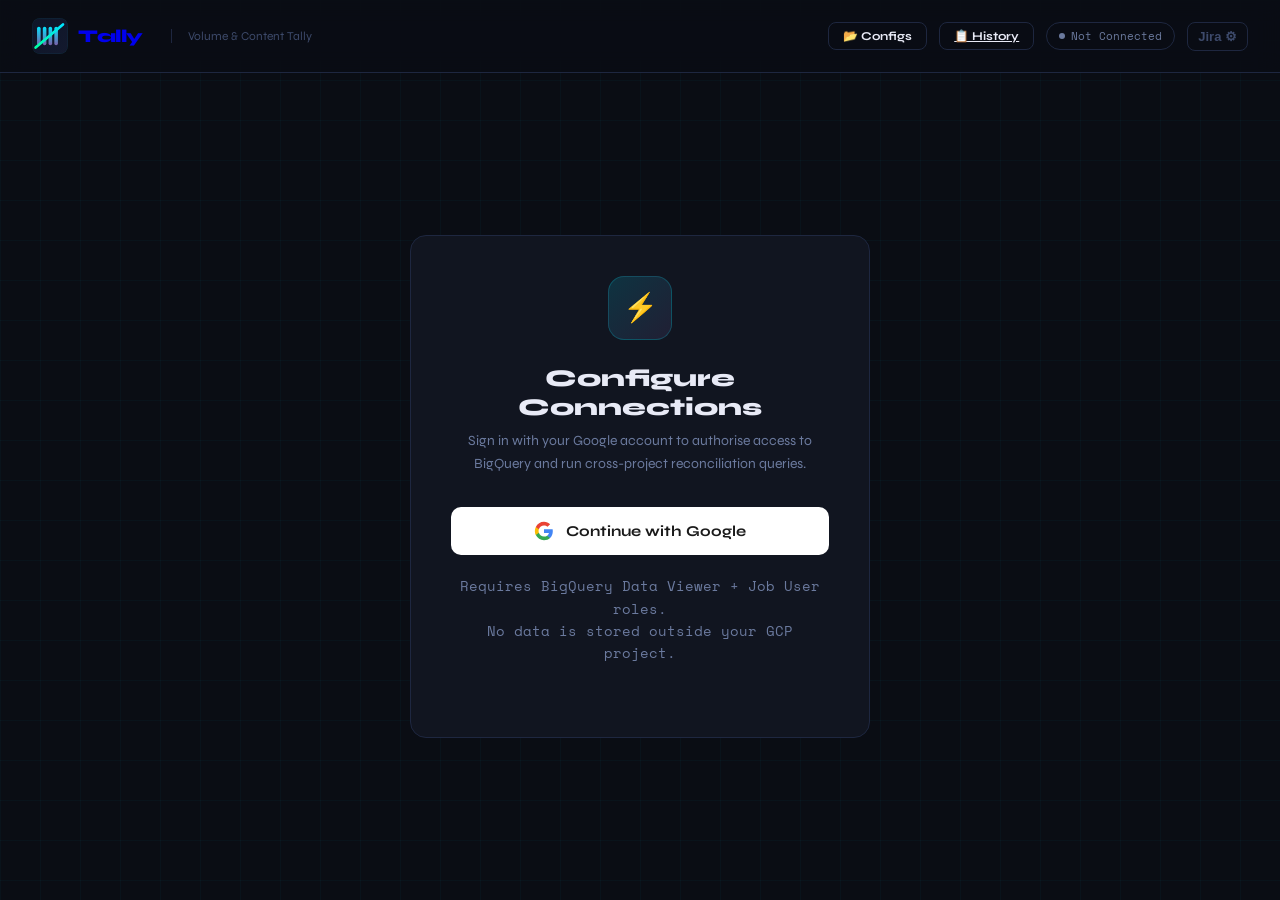
==== commit 2e16d65a: "Update - additional features" ====
--- a/data-recs-2.0/data-recs.html
+++ b/data-recs-2.0/data-recs.html
@@ -137,8 +137,8 @@
   <div id="auth-screen">
     <div class="auth-card">
       <div class="auth-icon">⚡</div>
-      <h2>Connect to BigQuery</h2>
-      <p>Sign in with your Google account to authorize access to BigQuery and run cross-project reconciliation queries.</p>
+      <h2>Configure Connections</h2>
+      <p>Sign in with your Google account to authorise access to BigQuery and run cross-project reconciliation queries.</p>
       <button class="btn-google" onclick="handleGoogleSignIn()">
         <svg class="google-logo" viewBox="0 0 24 24">
           <path fill="#4285F4" d="M22.56 12.25c0-.78-.07-1.53-.2-2.25H12v4.26h5.92c-.26 1.37-1.04 2.53-2.21 3.31v2.77h3.57c2.08-1.92 3.28-4.74 3.28-8.09z"/>
@@ -189,59 +189,12 @@
     <div class="panel active" id="step-1">
       <div class="panel-header">
         <h2>Configure Source &amp; Target Systems</h2>
-        <p>Choose how to load your data — upload CSV files from your laptop, or connect to BigQuery.</p>
-      </div>
-
-      <!-- ── DATA SOURCE MODE TOGGLE ── -->
-      <div style="display:flex;gap:12px;margin-bottom:24px;">
-        <button id="mode-btn-csv" class="btn btn-primary"
-          onclick="setStep1Mode('csv')"
-          style="flex:1;padding:16px;font-size:14px;border-radius:12px;display:flex;flex-direction:column;align-items:center;gap:6px;">
-          <span style="font-size:28px;">📄</span>
-          <span>Upload CSV Files</span>
-          <span style="font-size:11px;font-weight:400;opacity:0.8;">Works offline · no BigQuery needed</span>
-        </button>
-        <button id="mode-btn-bq" class="btn btn-secondary"
-          onclick="setStep1Mode('bq')"
-          style="flex:1;padding:16px;font-size:14px;border-radius:12px;display:flex;flex-direction:column;align-items:center;gap:6px;">
-          <span style="font-size:28px;">☁️</span>
-          <span>Connect to BigQuery</span>
-          <span style="font-size:11px;font-weight:400;opacity:0.8;">Live queries · Google OAuth required</span>
-        </button>
-      </div>
-
-      <!-- ── CSV MODE ── -->
-      <div id="step1-csv-section">
-        <div style="display:grid;grid-template-columns:1fr 1fr;gap:20px;margin-bottom:16px;">
-          <div class="card" style="border-color:rgba(0,229,255,0.3);">
-            <div class="card-title">🔵 Source CSV (Project A)</div>
-            <div class="form-group">
-              <label>Description <span style="color:var(--text-muted)">(optional)</span></label>
-              <input type="text" id="proj-a-desc" placeholder="e.g. HUB Transactions"/>
-            </div>
-            <div id="src-csv-upload-step1"></div>
-          </div>
-          <div class="card" style="border-color:rgba(179,136,255,0.3);">
-            <div class="card-title">🟣 Target CSV (Project B)</div>
-            <div class="form-group">
-              <label>Description <span style="color:var(--text-muted)">(optional)</span></label>
-              <input type="text" id="proj-b-desc" placeholder="e.g. CAMP Transactions"/>
-            </div>
-            <div id="tgt-csv-upload-step1"></div>
-          </div>
-        </div>
-        <div class="alert alert-info" style="font-size:12px;">
-          ℹ️ CSV headers must include the columns you want to match on (e.g. <code>transaction_id</code>).
-          After uploading, select your match key columns in Steps 2 &amp; 3.
-        </div>
-        <div id="csv-step1-status" style="margin-bottom:8px;"></div>
-      </div>
-
-      <!-- ── BIGQUERY MODE ── -->
-      <div id="step1-bq-section" style="display:none;">
-        <div class="alert alert-info">
-          ℹ️ BigQuery queries run via REST API using your OAuth token. Your credentials never leave your environment.
-        </div>
+        <p>Set up your source and target data systems. Supports BigQuery, Starburst/Trino, Oracle, and Hive.</p>
+      </div>
+
+      <div class="alert alert-info">
+        ℹ️ Queries run via BigQuery REST API using your OAuth token. Your credentials never leave your environment.
+      </div>
       <div style="display:grid; grid-template-columns:1fr 1fr; gap:20px;">
 
         <!-- ── SOURCE (Project A) ── -->
@@ -399,11 +352,10 @@
           </div>
         </div>
         <div class="form-group" style="max-width:420px;">
-          <label>Secret Salt &nbsp;<span style="color:var(--accent3); font-size:11px;">⚠️ Never sent to any GCP project — stays in browser only</span></label>
-          <input type="password" id="secret-salt" placeholder="Enter a secret passphrase" oninput="validateStep1(); updateHashPreviews()"/>
-        </div>
-      </div>
-      </div><!-- /step1-bq-section -->
+          <label>Secret Salt &nbsp;<span style="color:var(--text-muted); font-size:11px;">(optional — required only if primary key hashing is ON) &nbsp;⚠️ Never sent to any GCP project</span></label>
+          <input type="password" id="secret-salt" placeholder="Enter a secret passphrase (leave blank if hashing is OFF)" oninput="validateStep1(); updateHashPreviews()"/>
+        </div>
+      </div>
 
       <div class="btn-row">
         <button class="btn btn-primary" id="btn-step1-next" onclick="goStep(2)" disabled>
@@ -429,30 +381,16 @@
       </div>
 
       <div class="card">
-        <div style="display:flex;align-items:center;justify-content:space-between;margin-bottom:14px;">
-          <div class="card-title" style="margin-bottom:0;">SQL Query — Source</div>
-          <div style="display:flex;gap:6px;">
-            <button id="src-mode-bq"  class="btn btn-sm btn-primary"   onclick="setDataMode('src','bq')">☁️ BigQuery</button>
-            <button id="src-mode-csv" class="btn btn-sm btn-secondary" onclick="setDataMode('src','csv')">📄 CSV File</button>
-          </div>
-        </div>
-        <div id="src-bq-section">
-          <div class="query-editor-wrap">
-            <div class="query-toolbar">
-              <div class="query-toolbar-left">
-                <span class="lang-badge">BigQuery SQL</span>
-                <span class="lang-badge dim" id="src-bq-ref"></span>
-              </div>
-              <button class="btn btn-sm btn-secondary" onclick="insertTemplate('src')">Insert Template</button>
+        <div class="card-title">SQL Query — Source</div>
+        <div class="query-editor-wrap">
+          <div class="query-toolbar">
+            <div class="query-toolbar-left">
+              <span class="lang-badge">BigQuery SQL</span>
+              <span class="lang-badge dim" id="src-bq-ref"></span>
             </div>
-            <textarea class="code" id="src-query" spellcheck="false" placeholder="SELECT * FROM `project.dataset.table` LIMIT 1000"></textarea>
-          </div>
-        </div>
-        <div id="src-csv-section" style="display:none;">
-          <div class="alert alert-info" style="font-size:12px;margin-bottom:12px;">
-            Upload a CSV file — headers must be in the first row. The match key column will be auto-detected from the headers.
-          </div>
-          <div id="src-csv-upload"></div>
+            <button class="btn btn-sm btn-secondary" onclick="insertTemplate('src')">Insert Template</button>
+          </div>
+          <textarea class="code" id="src-query" spellcheck="false" placeholder="SELECT * FROM `project.dataset.table` LIMIT 1000"></textarea>
         </div>
       </div>
       <div class="card" style="border-color:var(--accent2);">
@@ -536,30 +474,16 @@
       </div>
 
       <div class="card">
-        <div style="display:flex;align-items:center;justify-content:space-between;margin-bottom:14px;">
-          <div class="card-title" style="margin-bottom:0;">SQL Query — Target</div>
-          <div style="display:flex;gap:6px;">
-            <button id="tgt-mode-bq"  class="btn btn-sm btn-primary"   onclick="setDataMode('tgt','bq')">☁️ BigQuery</button>
-            <button id="tgt-mode-csv" class="btn btn-sm btn-secondary" onclick="setDataMode('tgt','csv')">📄 CSV File</button>
-          </div>
-        </div>
-        <div id="tgt-bq-section">
-          <div class="query-editor-wrap">
-            <div class="query-toolbar">
-              <div class="query-toolbar-left">
-                <span class="lang-badge">BigQuery SQL</span>
-                <span class="lang-badge dim" id="tgt-bq-ref"></span>
-              </div>
-              <button class="btn btn-sm btn-secondary" onclick="insertTemplate('tgt')">Insert Template</button>
+        <div class="card-title">SQL Query — Target</div>
+        <div class="query-editor-wrap">
+          <div class="query-toolbar">
+            <div class="query-toolbar-left">
+              <span class="lang-badge">BigQuery SQL</span>
+              <span class="lang-badge dim" id="tgt-bq-ref"></span>
             </div>
-            <textarea class="code" id="tgt-query" spellcheck="false" placeholder="SELECT * FROM `project.dataset.table` LIMIT 1000"></textarea>
-          </div>
-        </div>
-        <div id="tgt-csv-section" style="display:none;">
-          <div class="alert alert-info" style="font-size:12px;margin-bottom:12px;">
-            Upload a CSV file — headers must be in the first row. The match key column will be auto-detected from the headers.
-          </div>
-          <div id="tgt-csv-upload"></div>
+            <button class="btn btn-sm btn-secondary" onclick="insertTemplate('tgt')">Insert Template</button>
+          </div>
+          <textarea class="code" id="tgt-query" spellcheck="false" placeholder="SELECT * FROM `project.dataset.table` LIMIT 1000"></textarea>
         </div>
       </div>
       <div class="card" style="border-color:var(--accent2);">
@@ -607,7 +531,7 @@
             <label style="display:flex;align-items:center;gap:4px;font-size:12px;"><input type="checkbox" id="tgt-norm-lpad" onchange="updateHashPreviews()"/> LPAD &nbsp;<input type="number" id="tgt-lpad-width" value="10" style="width:56px;" oninput="updateHashPreviews()"/></label>
           </div>
         </div>
-        <div class="form-group" style="margin-top:12px;">
+        <div class="form-group" style="margin-top:12px;" id="tgt-hash-preview-wrap">
           <label>Primary Key Hash Preview</label>
           <code id="tgt-hash-preview" style="display:block;padding:10px;background:rgba(0,0,0,0.3);border-radius:6px;font-size:11px;color:var(--cyan);word-break:break-all;"></code>
         </div>
@@ -686,8 +610,9 @@
         <div class="card">
           <div class="card-title">📊 Volume &amp; Content Reconciliation Results</div>
           <div id="rec-result-body"></div>
-          <div class="btn-row" style="margin-top:16px">
-            <button class="btn btn-primary" onclick="goStep(5)">Write Exceptions → Step 5</button>
+          <div class="btn-row" style="margin-top:16px;">
+            <button class="btn btn-secondary" onclick="goStep(5)">Write Exceptions Back → Step 5 (optional)</button>
+            <button class="btn btn-primary" onclick="buildSummary(); goStep(6)">Skip to Summary →</button>
           </div>
         </div>
       </div>
@@ -784,16 +709,16 @@
         <div class="card" style="border-color:rgba(0,229,255,0.2);">
           <div class="card-title" style="display:flex;align-items:center;gap:10px;">
             🎫 Raise Jira Ticket
-            <span style="font-size:11px;font-weight:400;color:var(--text-muted);margin-left:4px;">— notify source team of exceptions</span>
+            <span style="font-size:11px;font-weight:400;color:var(--text-muted);margin-left:4px;">— optional — notify source team of exceptions</span>
           </div>
           <p style="font-size:13px;color:var(--text-muted);margin-bottom:16px;line-height:1.7;">
-            Create a Jira ticket on your source team's board with exception count, dataset location,
-            and instructions for the team to reply with any records to exclude. Tally will poll
-            for responses and surface any exclusion requests for your approval.
+            Optionally create a Jira ticket on your source team's board with exception count and dataset location.
+            Skip this if you don't use Jira or want to raise the ticket manually.
           </p>
           <div class="btn-row">
-            <button id="btn-create-jira" class="btn btn-primary" onclick="createJiraTicket()">📋 Create Jira Ticket</button>
+            <button id="btn-create-jira" class="btn btn-secondary" onclick="createJiraTicket()">📋 Create Jira Ticket (optional)</button>
             <button class="btn btn-secondary" onclick="openJiraConfig()">⚙ Jira Settings</button>
+            <button class="btn btn-primary" onclick="goStep(1)">✓ Done — Start New Run</button>
           </div>
           <div style="margin-top:16px;padding:14px 16px;background:rgba(179,136,255,0.06);border:1px solid rgba(179,136,255,0.2);border-radius:8px;display:flex;align-items:flex-start;gap:10px;">
             <span style="font-size:18px;flex-shrink:0;">🤖</span>
